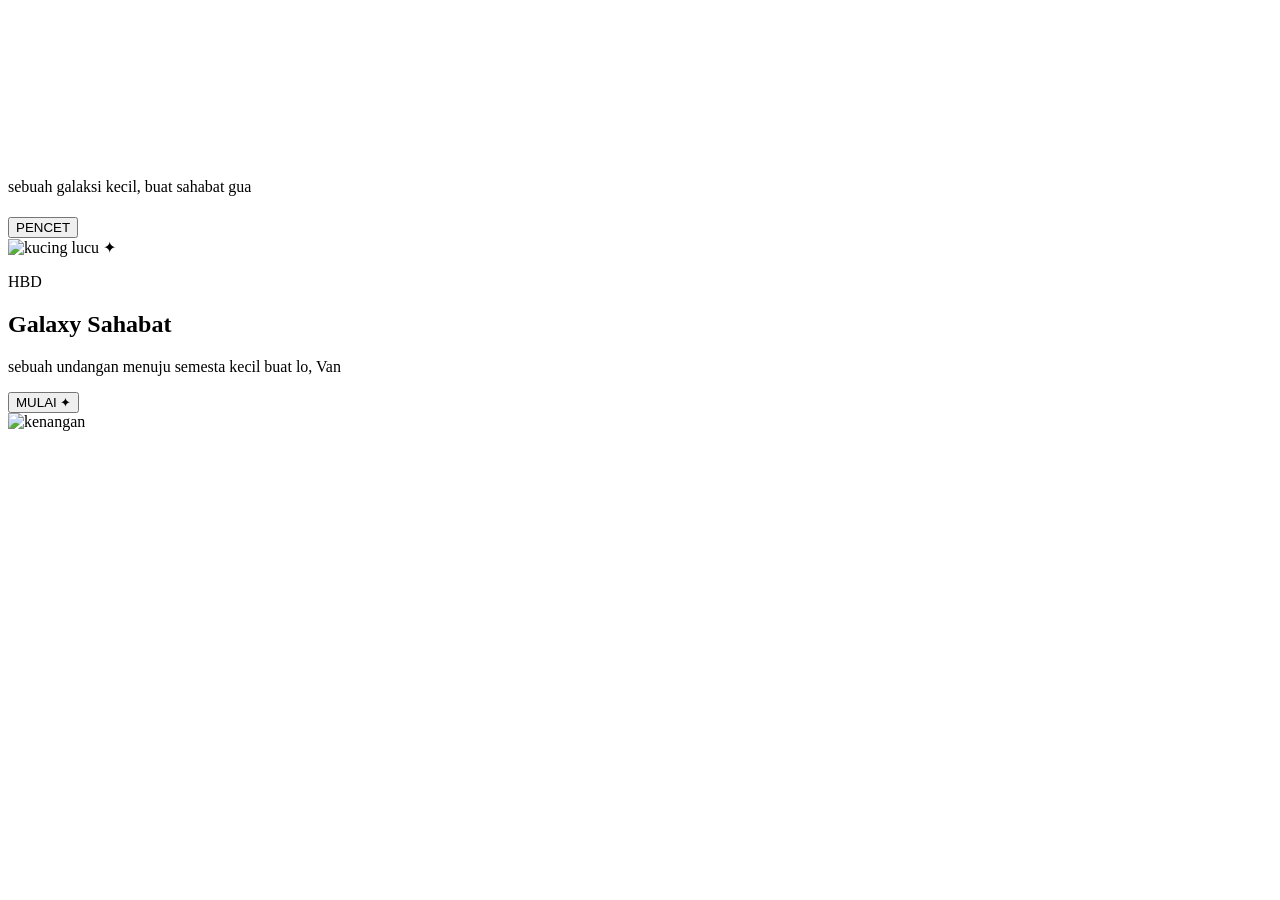
==== index.html @ 4895c5e1 "add index.html" ====
<!DOCTYPE html>
<html lang="id">
<head>
<meta charset="UTF-8" />
<meta name="viewport" content="width=device-width, initial-scale=1.0, maximum-scale=1, user-scalable=no" />
<title>Galaxy Sahabat — Ivan</title>
<link rel="preconnect" href="https://fonts.googleapis.com">
<link href="https://fonts.googleapis.com/css2?family=Great+Vibes&family=Playfair+Display:ital,wght@0,500;0,700;1,500&family=Quicksand:wght@400;500;600;700&display=swap" rel="stylesheet">
<link rel="stylesheet" href="galaxy.css" />
</head>
<body>

  <canvas id="scene"></canvas>

  <div class="vignette"></div>

  <div id="orbitLayer" class="orbit-layer"></div>

  <div class="hud" id="hud">
    <p class="eyebrow">sebuah galaksi kecil, buat sahabat gua</p>
    <h1 class="lover-name" id="loverName"></h1>
  </div>

  <button id="startBtn" class="start-core" aria-label="Buka kejutan">
    <span class="core-ring"></span>
    <span class="core-ring delay1"></span>
    <span class="core-label">PENCET</span>
  </button>

  <!-- ===== intro card: tampil pertama sebelum zoom ke galaksi ===== -->
  <div class="intro-overlay" id="introOverlay">
    <div class="intro-card">
      <img class="intro-gif" src="https://media.tenor.com/-2U95hmeFwkAAAAj/actividades.gif" alt="kucing lucu" loading="lazy" />
      <span class="intro-heart">✦</span>
      <p class="intro-kicker">HBD</p>
      <h2 class="intro-title">Galaxy Sahabat</h2>
      <p class="intro-sub">sebuah undangan menuju semesta kecil buat lo, Van</p>
      <button class="intro-btn" id="introBtn">
        <span>MULAI</span>
        <span class="intro-btn-heart">✦</span>
      </button>
    </div>
  </div>

  <!-- ===== lightbox: buat liat foto orbit versi gede pas dipencet ===== -->
  <div class="photo-lightbox" id="photoLightbox">
    <img id="photoLightboxImg" src="" alt="kenangan" />
  </div>

  <div id="flash" class="supernova-flash"></div>

  <script src="photos.js"></script>
  <script src="data.js"></script>
  <script src="https://cdnjs.cloudflare.com/ajax/libs/three.js/r128/three.min.js"></script>
  <script src="galaxy.js"></script>
</body>
</html>
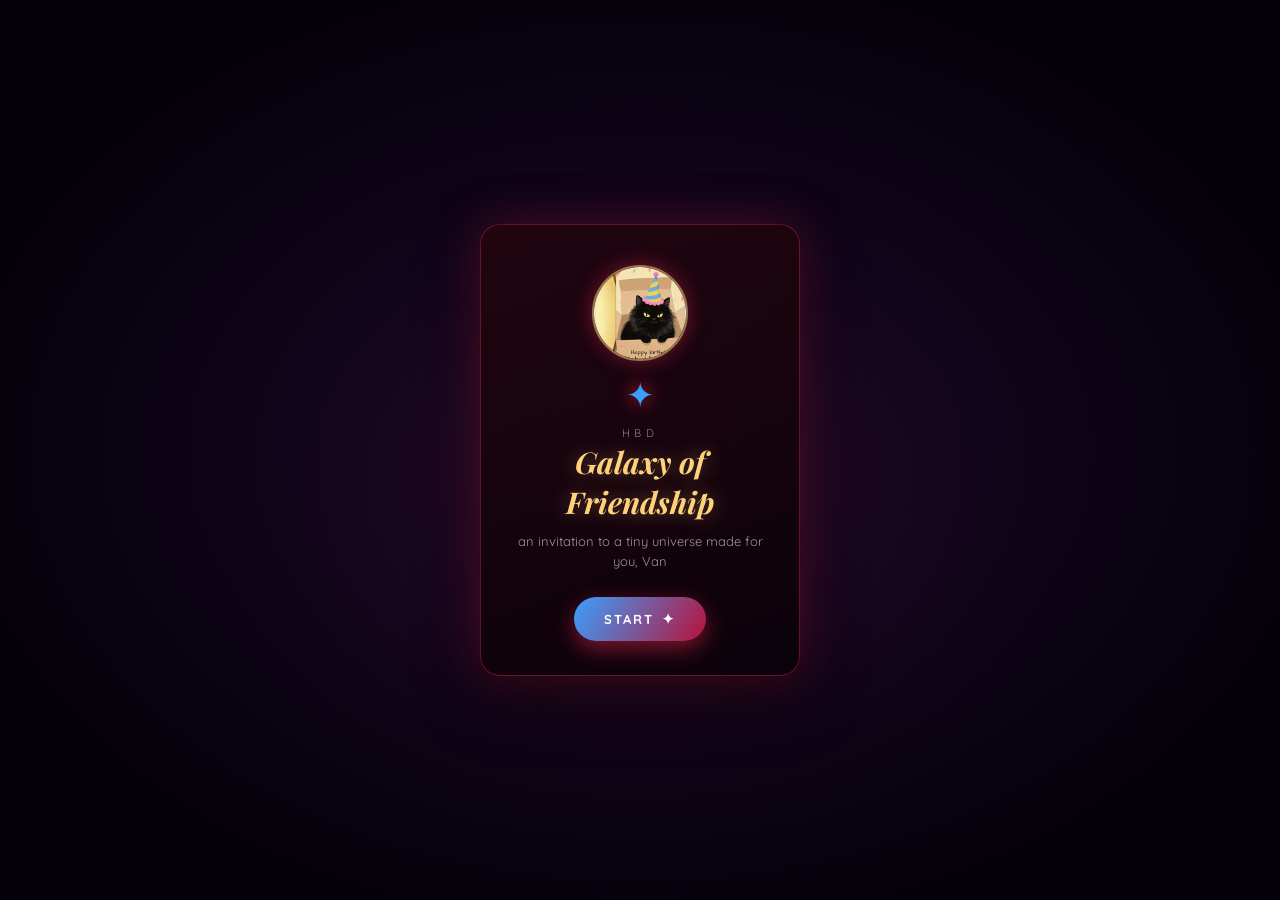
==== commit dcad0d33: "update index.html" ====
--- a/index.html
+++ b/index.html
@@ -1,5 +1,5 @@
 <!DOCTYPE html>
-<html lang="id">
+<html lang="en">
 <head>
 <meta charset="UTF-8" />
 <meta name="viewport" content="width=device-width, initial-scale=1.0, maximum-scale=1, user-scalable=no" />
@@ -17,34 +17,34 @@
   <div id="orbitLayer" class="orbit-layer"></div>
 
   <div class="hud" id="hud">
-    <p class="eyebrow">sebuah galaksi kecil, buat sahabat gua</p>
+    <p class="eyebrow">a tiny galaxy, for my best friend</p>
     <h1 class="lover-name" id="loverName"></h1>
   </div>
 
-  <button id="startBtn" class="start-core" aria-label="Buka kejutan">
+  <button id="startBtn" class="start-core" aria-label="Open the surprise">
     <span class="core-ring"></span>
     <span class="core-ring delay1"></span>
-    <span class="core-label">PENCET</span>
+    <span class="core-label">TAP</span>
   </button>
 
-  <!-- ===== intro card: tampil pertama sebelum zoom ke galaksi ===== -->
+  <!-- ===== intro card: shown first, before zooming into the galaxy ===== -->
   <div class="intro-overlay" id="introOverlay">
     <div class="intro-card">
-      <img class="intro-gif" src="https://media.tenor.com/-2U95hmeFwkAAAAj/actividades.gif" alt="kucing lucu" loading="lazy" />
+      <img class="intro-gif" src="friend-photo.jpg" alt="birthday card" loading="lazy" />
       <span class="intro-heart">✦</span>
       <p class="intro-kicker">HBD</p>
-      <h2 class="intro-title">Galaxy Sahabat</h2>
-      <p class="intro-sub">sebuah undangan menuju semesta kecil buat lo, Van</p>
+      <h2 class="intro-title">Galaxy of Friendship</h2>
+      <p class="intro-sub">an invitation to a tiny universe made for you, Van</p>
       <button class="intro-btn" id="introBtn">
-        <span>MULAI</span>
+        <span>START</span>
         <span class="intro-btn-heart">✦</span>
       </button>
     </div>
   </div>
 
-  <!-- ===== lightbox: buat liat foto orbit versi gede pas dipencet ===== -->
+  <!-- ===== lightbox: view an orbit photo bigger when tapped ===== -->
   <div class="photo-lightbox" id="photoLightbox">
-    <img id="photoLightboxImg" src="" alt="kenangan" />
+    <img id="photoLightboxImg" src="" alt="memory" />
   </div>
 
   <div id="flash" class="supernova-flash"></div>
--- a/galaxy.css
+++ b/galaxy.css
@@ -0,0 +1,316 @@
+/* ============================================================
+   galaxy.css — Page 1: "Galaxy Love" intro
+   Palette: void black #05010a, crimson #3aa0ff, ember gold #ffd27a,
+            nebula violet #4b1a6b, star white #ffffff
+   ============================================================ */
+
+:root{
+  --void:#05010a;
+  --crimson:#3aa0ff;
+  --crimson-soft:#6cc4ff;
+  --gold:#ffd27a;
+  --violet:#4b1a6b;
+  --star:#fff6f0;
+}
+
+*{ box-sizing:border-box; }
+
+html,body{
+  margin:0;
+  padding:0;
+  width:100%;
+  height:100%;
+  background:var(--void);
+  overflow:hidden;
+  font-family:'Quicksand', sans-serif;
+  color:var(--star);
+}
+
+#scene{
+  position:fixed;
+  inset:0;
+  width:100%;
+  height:100%;
+  display:block;
+}
+
+.vignette{
+  position:fixed;
+  inset:0;
+  pointer-events:none;
+  background:radial-gradient(ellipse at 50% 62%, rgba(255,45,85,0.10) 0%, rgba(5,1,10,0) 45%),
+             radial-gradient(ellipse at 50% 50%, transparent 40%, rgba(5,1,10,0.85) 100%);
+  z-index:2;
+}
+
+.orbit-layer{
+  position:fixed;
+  inset:0;
+  z-index:3;
+  pointer-events:none;
+  perspective:900px;
+}
+
+.orbit-photo{
+  position:absolute;
+  top:50%;
+  left:50%;
+  width:64px;
+  height:64px;
+  border-radius:50%;
+  padding:3px;
+  background:linear-gradient(145deg, var(--gold), var(--crimson));
+  box-shadow:0 0 18px rgba(255,45,85,0.55), 0 0 4px rgba(255,210,122,0.6);
+  will-change:transform, opacity;
+  pointer-events:auto;
+  cursor:pointer;
+  transition:box-shadow 0.25s ease;
+}
+.orbit-photo:hover{
+  box-shadow:0 0 26px rgba(255,45,85,0.85), 0 0 8px rgba(255,210,122,0.85);
+}
+.orbit-photo img{
+  width:100%;
+  height:100%;
+  object-fit:cover;
+  border-radius:50%;
+  display:block;
+  border:2px solid rgba(5,1,10,0.6);
+}
+
+.orbit-label{
+  position:absolute;
+  top:50%;
+  left:50%;
+  white-space:nowrap;
+  font-family:'Playfair Display', serif;
+  font-style:italic;
+  font-weight:600;
+  font-size:13px;
+  letter-spacing:0.06em;
+  color:var(--crimson-soft);
+  text-shadow:0 0 12px rgba(255,45,85,0.85), 0 0 2px rgba(255,255,255,0.4);
+  will-change:transform, opacity;
+}
+
+.hud{
+  position:fixed;
+  top:8%;
+  left:50%;
+  transform:translateX(-50%);
+  text-align:center;
+  z-index:4;
+  pointer-events:none;
+  opacity:0;
+  transition:opacity 1.6s ease;
+}
+.hud.visible{ opacity:1; }
+.eyebrow{
+  margin:0 0 6px;
+  font-size:12px;
+  letter-spacing:0.35em;
+  text-transform:uppercase;
+  color:rgba(255,246,240,0.55);
+}
+.lover-name{
+  margin:0;
+  font-family:'Great Vibes', cursive;
+  font-size:clamp(48px, 9vw, 84px);
+  font-weight:400;
+  color:var(--gold);
+  text-shadow:0 0 24px rgba(255,210,122,0.55), 0 0 60px rgba(255,45,85,0.35);
+  animation:nameGlow 3.2s ease-in-out infinite;
+}
+@keyframes nameGlow{
+  0%,100%{ filter:brightness(1); }
+  50%{ filter:brightness(1.25); }
+}
+
+.start-core{
+  position:fixed;
+  top:66%;
+  left:50%;
+  transform:translate(-50%,-50%);
+  z-index:5;
+  width:88px;
+  height:44px;
+  border-radius:50%;
+  border:none;
+  background:radial-gradient(circle, rgba(20,2,8,0.95) 0%, rgba(5,1,10,0.98) 70%);
+  box-shadow:0 0 25px rgba(255,45,85,0.7), inset 0 0 12px rgba(255,45,85,0.6);
+  cursor:pointer;
+  display:flex;
+  align-items:center;
+  justify-content:center;
+  overflow:visible;
+  opacity:0;
+  pointer-events:none;
+  transition:opacity 1.6s ease;
+}
+.start-core.visible{
+  opacity:1;
+  pointer-events:auto;
+}
+.core-label{
+  position:relative;
+  z-index:2;
+  font-family:'Quicksand', sans-serif;
+  font-weight:700;
+  font-size:12px;
+  letter-spacing:0.2em;
+  color:var(--star);
+  text-shadow:0 0 10px rgba(255,45,85,0.9);
+  animation:pulseText 1.8s ease-in-out infinite;
+}
+@keyframes pulseText{
+  0%,100%{ opacity:0.75; }
+  50%{ opacity:1; }
+}
+.core-ring{
+  position:absolute;
+  inset:-10px;
+  border-radius:50%;
+  border:1px solid rgba(255,45,85,0.55);
+  animation:ringPulse 2.4s ease-out infinite;
+}
+.core-ring.delay1{ animation-delay:1.2s; }
+@keyframes ringPulse{
+  0%{ transform:scale(0.85); opacity:0.9; }
+  100%{ transform:scale(1.9); opacity:0; }
+}
+
+.supernova-flash{
+  position:fixed;
+  inset:0;
+  background:radial-gradient(circle at 50% 63%, #fff 0%, var(--crimson) 25%, var(--void) 70%);
+  opacity:0;
+  pointer-events:none;
+  z-index:10;
+  transition:opacity 0.9s ease;
+}
+.supernova-flash.active{
+  opacity:1;
+}
+
+/* ---------------- intro overlay ---------------- */
+.intro-overlay{
+  position:fixed;
+  inset:0;
+  z-index:20;
+  display:flex;
+  align-items:center;
+  justify-content:center;
+  background:radial-gradient(ellipse at 50% 50%, rgba(75,26,107,0.35), var(--void) 75%);
+  transition:opacity 0.9s ease, visibility 0.9s ease;
+}
+.intro-overlay.hidden{
+  opacity:0;
+  visibility:hidden;
+  pointer-events:none;
+}
+.intro-card{
+  width:min(86vw, 320px);
+  padding:40px 30px 34px;
+  border-radius:20px;
+  text-align:center;
+  background:linear-gradient(160deg, rgba(35,6,16,0.92), rgba(10,2,10,0.96));
+  border:1px solid rgba(255,45,85,0.35);
+  box-shadow:0 0 50px rgba(255,45,85,0.25), 0 20px 60px rgba(0,0,0,0.6);
+}
+.intro-gif{
+  display:block;
+  width:96px;
+  height:96px;
+  object-fit:cover;
+  border-radius:50%;
+  margin:0 auto 12px;
+  border:2px solid rgba(255,210,122,0.55);
+  box-shadow:0 0 20px rgba(255,45,85,0.4);
+}
+.intro-heart{
+  display:inline-block;
+  font-size:34px;
+  color:var(--crimson);
+  text-shadow:0 0 18px rgba(255,45,85,0.9);
+  animation:introBeat 1.6s ease-in-out infinite;
+}
+@keyframes introBeat{
+  0%,100%{ transform:scale(1); }
+  50%{ transform:scale(1.18); }
+}
+.intro-kicker{
+  margin:10px 0 2px;
+  font-size:11px;
+  letter-spacing:0.4em;
+  color:rgba(255,246,240,0.5);
+}
+.intro-title{
+  margin:0 0 10px;
+  font-family:'Playfair Display', serif;
+  font-style:italic;
+  font-weight:700;
+  font-size:30px;
+  color:var(--gold);
+  text-shadow:0 0 20px rgba(255,210,122,0.4);
+}
+.intro-sub{
+  margin:0 0 26px;
+  font-size:13px;
+  color:rgba(255,246,240,0.6);
+  line-height:1.5;
+}
+.intro-btn{
+  border:none;
+  padding:13px 30px;
+  border-radius:999px;
+  background:linear-gradient(120deg, var(--crimson), #b8123a);
+  color:#fff;
+  font-family:'Quicksand', sans-serif;
+  font-weight:700;
+  font-size:13px;
+  letter-spacing:0.15em;
+  cursor:pointer;
+  display:inline-flex;
+  align-items:center;
+  gap:8px;
+  box-shadow:0 8px 22px rgba(255,45,85,0.45);
+  transition:transform 0.25s ease;
+}
+.intro-btn:hover{ transform:translateY(-2px); }
+.intro-btn-heart{ font-size:14px; }
+
+/* ---------------- photo lightbox ---------------- */
+.photo-lightbox{
+  position:fixed;
+  inset:0;
+  z-index:30;
+  display:flex;
+  align-items:center;
+  justify-content:center;
+  padding:24px;
+  background:rgba(5,1,10,0.9);
+  opacity:0;
+  visibility:hidden;
+  pointer-events:none;
+  transition:opacity 0.3s ease, visibility 0.3s ease;
+}
+.photo-lightbox.visible{
+  opacity:1;
+  visibility:visible;
+  pointer-events:auto;
+}
+.photo-lightbox img{
+  max-width:min(92vw, 480px);
+  max-height:82vh;
+  border-radius:16px;
+  border:2px solid rgba(255,210,122,0.5);
+  box-shadow:0 0 50px rgba(255,45,85,0.4), 0 20px 60px rgba(0,0,0,0.7);
+  object-fit:contain;
+}
+
+@media (max-width:600px){
+  .orbit-photo{ width:46px; height:46px; }
+  .orbit-label{ font-size:11px; }
+  .hud{ top:6%; }
+  .start-core{ top:67%; }
+}
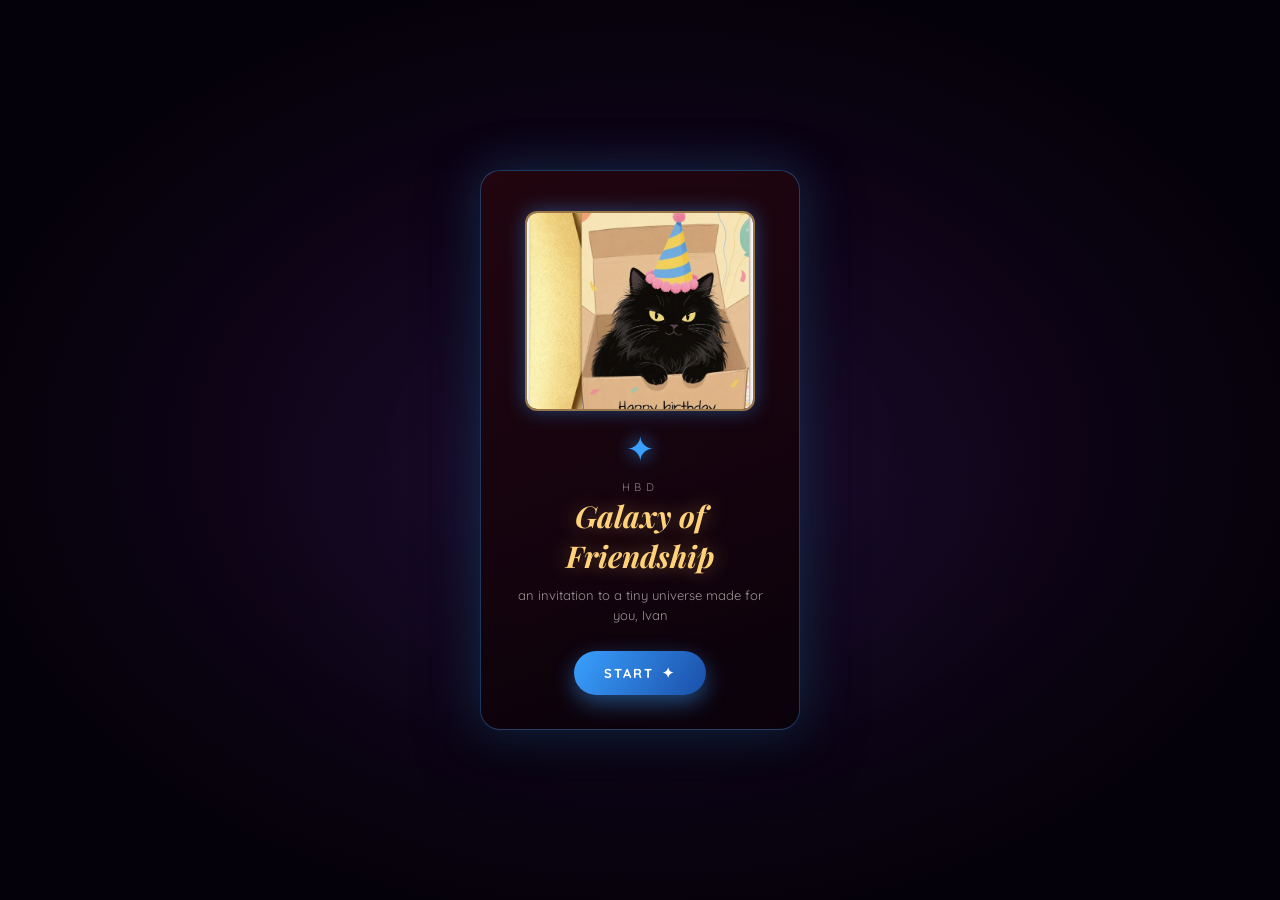
==== commit 10046624: "update index.html" ====
--- a/index.html
+++ b/index.html
@@ -34,7 +34,7 @@
       <span class="intro-heart">✦</span>
       <p class="intro-kicker">HBD</p>
       <h2 class="intro-title">Galaxy of Friendship</h2>
-      <p class="intro-sub">an invitation to a tiny universe made for you, Van</p>
+      <p class="intro-sub">an invitation to a tiny universe made for you, Ivan</p>
       <button class="intro-btn" id="introBtn">
         <span>START</span>
         <span class="intro-btn-heart">✦</span>
--- a/galaxy.css
+++ b/galaxy.css
@@ -38,7 +38,7 @@
   position:fixed;
   inset:0;
   pointer-events:none;
-  background:radial-gradient(ellipse at 50% 62%, rgba(255,45,85,0.10) 0%, rgba(5,1,10,0) 45%),
+  background:radial-gradient(ellipse at 50% 62%, rgba(58,160,255,0.10) 0%, rgba(5,1,10,0) 45%),
              radial-gradient(ellipse at 50% 50%, transparent 40%, rgba(5,1,10,0.85) 100%);
   z-index:2;
 }
@@ -60,14 +60,14 @@
   border-radius:50%;
   padding:3px;
   background:linear-gradient(145deg, var(--gold), var(--crimson));
-  box-shadow:0 0 18px rgba(255,45,85,0.55), 0 0 4px rgba(255,210,122,0.6);
+  box-shadow:0 0 18px rgba(58,160,255,0.55), 0 0 4px rgba(255,210,122,0.6);
   will-change:transform, opacity;
   pointer-events:auto;
   cursor:pointer;
   transition:box-shadow 0.25s ease;
 }
 .orbit-photo:hover{
-  box-shadow:0 0 26px rgba(255,45,85,0.85), 0 0 8px rgba(255,210,122,0.85);
+  box-shadow:0 0 26px rgba(58,160,255,0.85), 0 0 8px rgba(255,210,122,0.85);
 }
 .orbit-photo img{
   width:100%;
@@ -89,7 +89,7 @@
   font-size:13px;
   letter-spacing:0.06em;
   color:var(--crimson-soft);
-  text-shadow:0 0 12px rgba(255,45,85,0.85), 0 0 2px rgba(255,255,255,0.4);
+  text-shadow:0 0 12px rgba(58,160,255,0.85), 0 0 2px rgba(255,255,255,0.4);
   will-change:transform, opacity;
 }
 
@@ -118,7 +118,7 @@
   font-size:clamp(48px, 9vw, 84px);
   font-weight:400;
   color:var(--gold);
-  text-shadow:0 0 24px rgba(255,210,122,0.55), 0 0 60px rgba(255,45,85,0.35);
+  text-shadow:0 0 24px rgba(255,210,122,0.55), 0 0 60px rgba(58,160,255,0.35);
   animation:nameGlow 3.2s ease-in-out infinite;
 }
 @keyframes nameGlow{
@@ -137,7 +137,7 @@
   border-radius:50%;
   border:none;
   background:radial-gradient(circle, rgba(20,2,8,0.95) 0%, rgba(5,1,10,0.98) 70%);
-  box-shadow:0 0 25px rgba(255,45,85,0.7), inset 0 0 12px rgba(255,45,85,0.6);
+  box-shadow:0 0 25px rgba(58,160,255,0.7), inset 0 0 12px rgba(58,160,255,0.6);
   cursor:pointer;
   display:flex;
   align-items:center;
@@ -159,7 +159,7 @@
   font-size:12px;
   letter-spacing:0.2em;
   color:var(--star);
-  text-shadow:0 0 10px rgba(255,45,85,0.9);
+  text-shadow:0 0 10px rgba(58,160,255,0.9);
   animation:pulseText 1.8s ease-in-out infinite;
 }
 @keyframes pulseText{
@@ -170,7 +170,7 @@
   position:absolute;
   inset:-10px;
   border-radius:50%;
-  border:1px solid rgba(255,45,85,0.55);
+  border:1px solid rgba(58,160,255,0.55);
   animation:ringPulse 2.4s ease-out infinite;
 }
 .core-ring.delay1{ animation-delay:1.2s; }
@@ -214,24 +214,25 @@
   border-radius:20px;
   text-align:center;
   background:linear-gradient(160deg, rgba(35,6,16,0.92), rgba(10,2,10,0.96));
-  border:1px solid rgba(255,45,85,0.35);
-  box-shadow:0 0 50px rgba(255,45,85,0.25), 0 20px 60px rgba(0,0,0,0.6);
+  border:1px solid rgba(58,160,255,0.35);
+  box-shadow:0 0 50px rgba(58,160,255,0.25), 0 20px 60px rgba(0,0,0,0.6);
 }
 .intro-gif{
   display:block;
-  width:96px;
-  height:96px;
+  width:100%;
+  max-width:230px;
+  height:200px;
   object-fit:cover;
-  border-radius:50%;
-  margin:0 auto 12px;
+  border-radius:12px;
+  margin:0 auto 16px;
   border:2px solid rgba(255,210,122,0.55);
-  box-shadow:0 0 20px rgba(255,45,85,0.4);
+  box-shadow:0 0 20px rgba(58,160,255,0.4);
 }
 .intro-heart{
   display:inline-block;
   font-size:34px;
   color:var(--crimson);
-  text-shadow:0 0 18px rgba(255,45,85,0.9);
+  text-shadow:0 0 18px rgba(58,160,255,0.9);
   animation:introBeat 1.6s ease-in-out infinite;
 }
 @keyframes introBeat{
@@ -263,7 +264,7 @@
   border:none;
   padding:13px 30px;
   border-radius:999px;
-  background:linear-gradient(120deg, var(--crimson), #b8123a);
+  background:linear-gradient(120deg, var(--crimson), #1a4fa8);
   color:#fff;
   font-family:'Quicksand', sans-serif;
   font-weight:700;
@@ -273,7 +274,7 @@
   display:inline-flex;
   align-items:center;
   gap:8px;
-  box-shadow:0 8px 22px rgba(255,45,85,0.45);
+  box-shadow:0 8px 22px rgba(58,160,255,0.45);
   transition:transform 0.25s ease;
 }
 .intro-btn:hover{ transform:translateY(-2px); }
@@ -304,7 +305,7 @@
   max-height:82vh;
   border-radius:16px;
   border:2px solid rgba(255,210,122,0.5);
-  box-shadow:0 0 50px rgba(255,45,85,0.4), 0 20px 60px rgba(0,0,0,0.7);
+  box-shadow:0 0 50px rgba(58,160,255,0.4), 0 20px 60px rgba(0,0,0,0.7);
   object-fit:contain;
 }
 
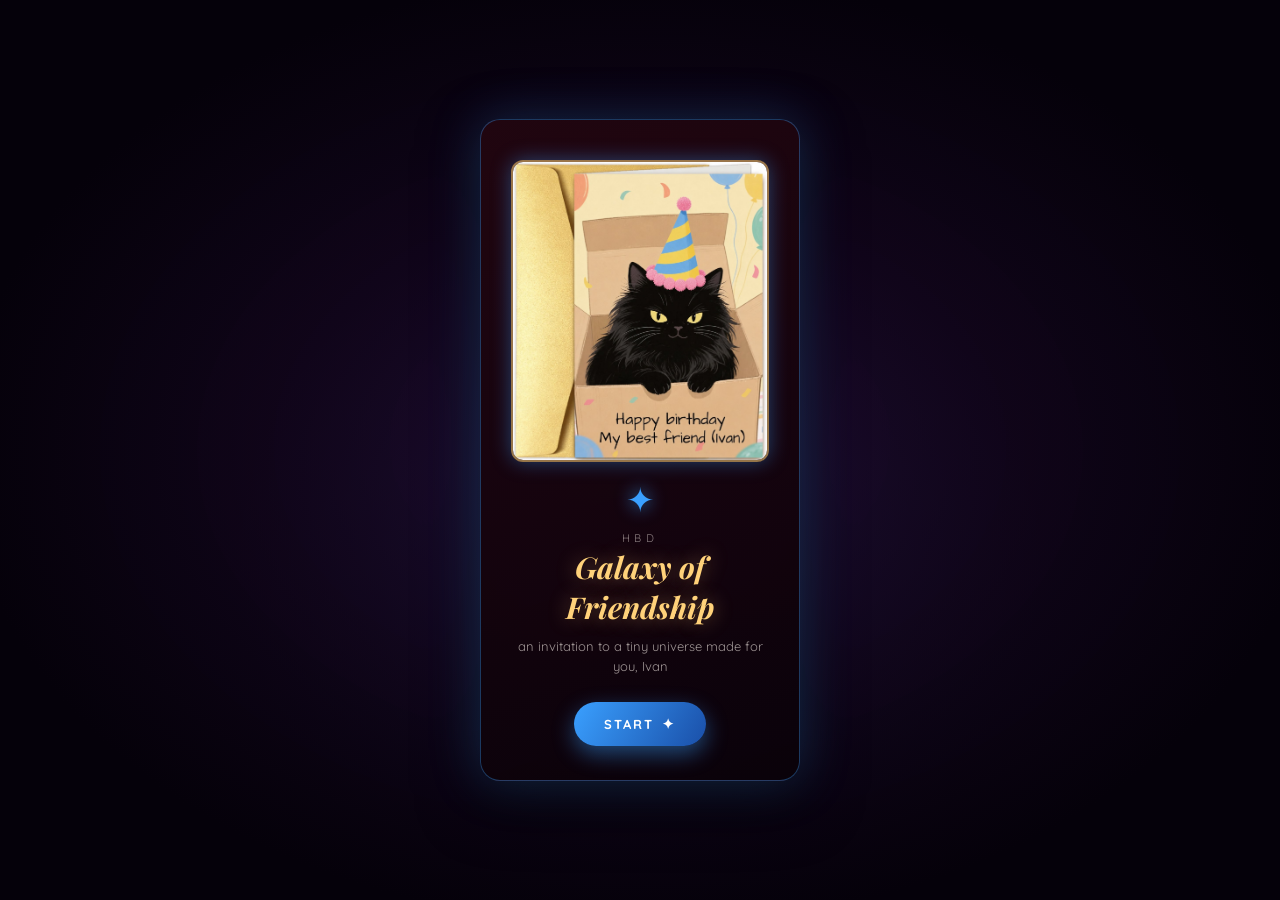
==== commit 1dfe2aea: "update index.html" ====
--- a/index.html
+++ b/index.html
@@ -49,9 +49,15 @@
 
   <div id="flash" class="supernova-flash"></div>
 
+  <!-- ===== background music (hidden YouTube player) ===== -->
+  <div id="ytMusic" style="position:fixed;width:1px;height:1px;opacity:0;pointer-events:none;overflow:hidden;"></div>
+  <button id="musicToggle" class="music-toggle" aria-label="Toggle music">🔊</button>
+
   <script src="photos.js"></script>
   <script src="data.js"></script>
   <script src="https://cdnjs.cloudflare.com/ajax/libs/three.js/r128/three.min.js"></script>
   <script src="galaxy.js"></script>
+  <script src="https://www.youtube.com/iframe_api"></script>
+  <script src="music.js"></script>
 </body>
 </html>
--- a/galaxy.css
+++ b/galaxy.css
@@ -220,13 +220,15 @@
 .intro-gif{
   display:block;
   width:100%;
-  max-width:230px;
-  height:200px;
-  object-fit:cover;
+  max-width:260px;
+  height:auto;
+  aspect-ratio:1159 / 1358;
+  object-fit:contain;
   border-radius:12px;
   margin:0 auto 16px;
   border:2px solid rgba(255,210,122,0.55);
   box-shadow:0 0 20px rgba(58,160,255,0.4);
+  cursor:pointer;
 }
 .intro-heart{
   display:inline-block;
